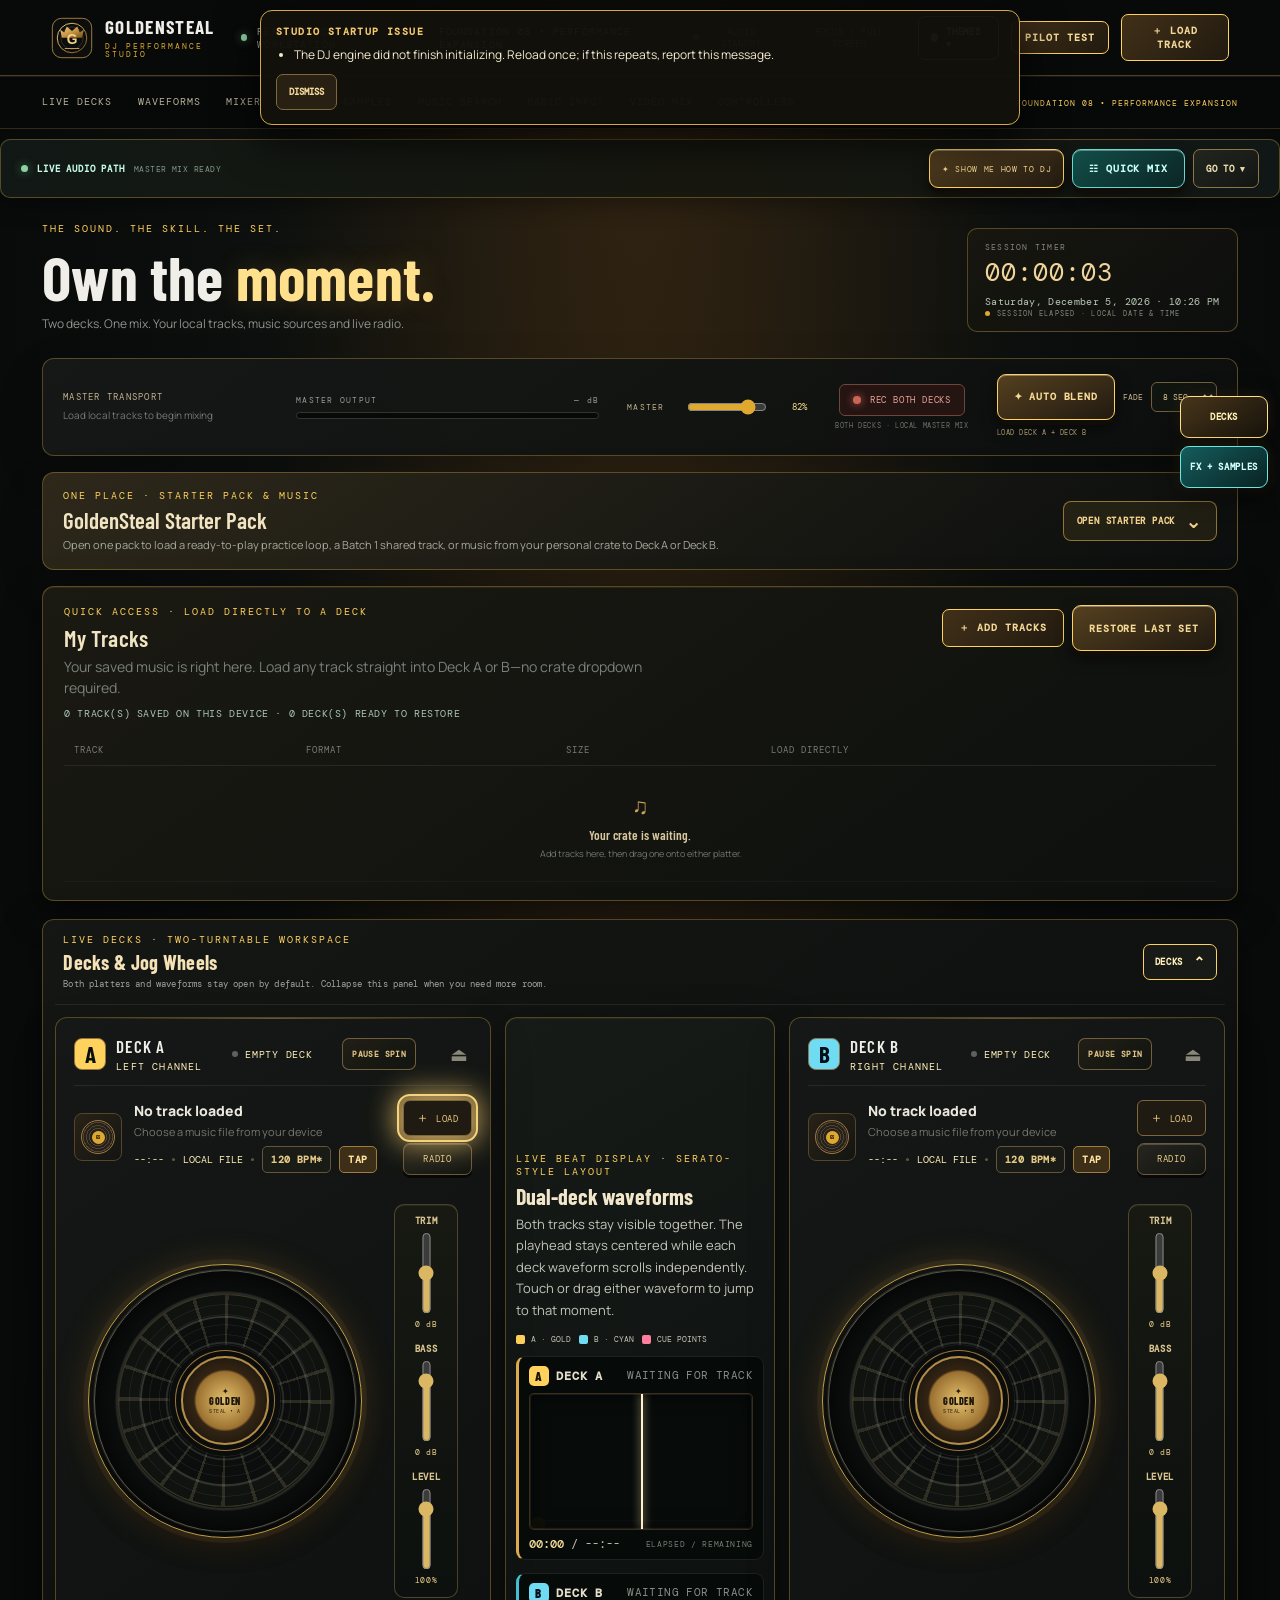
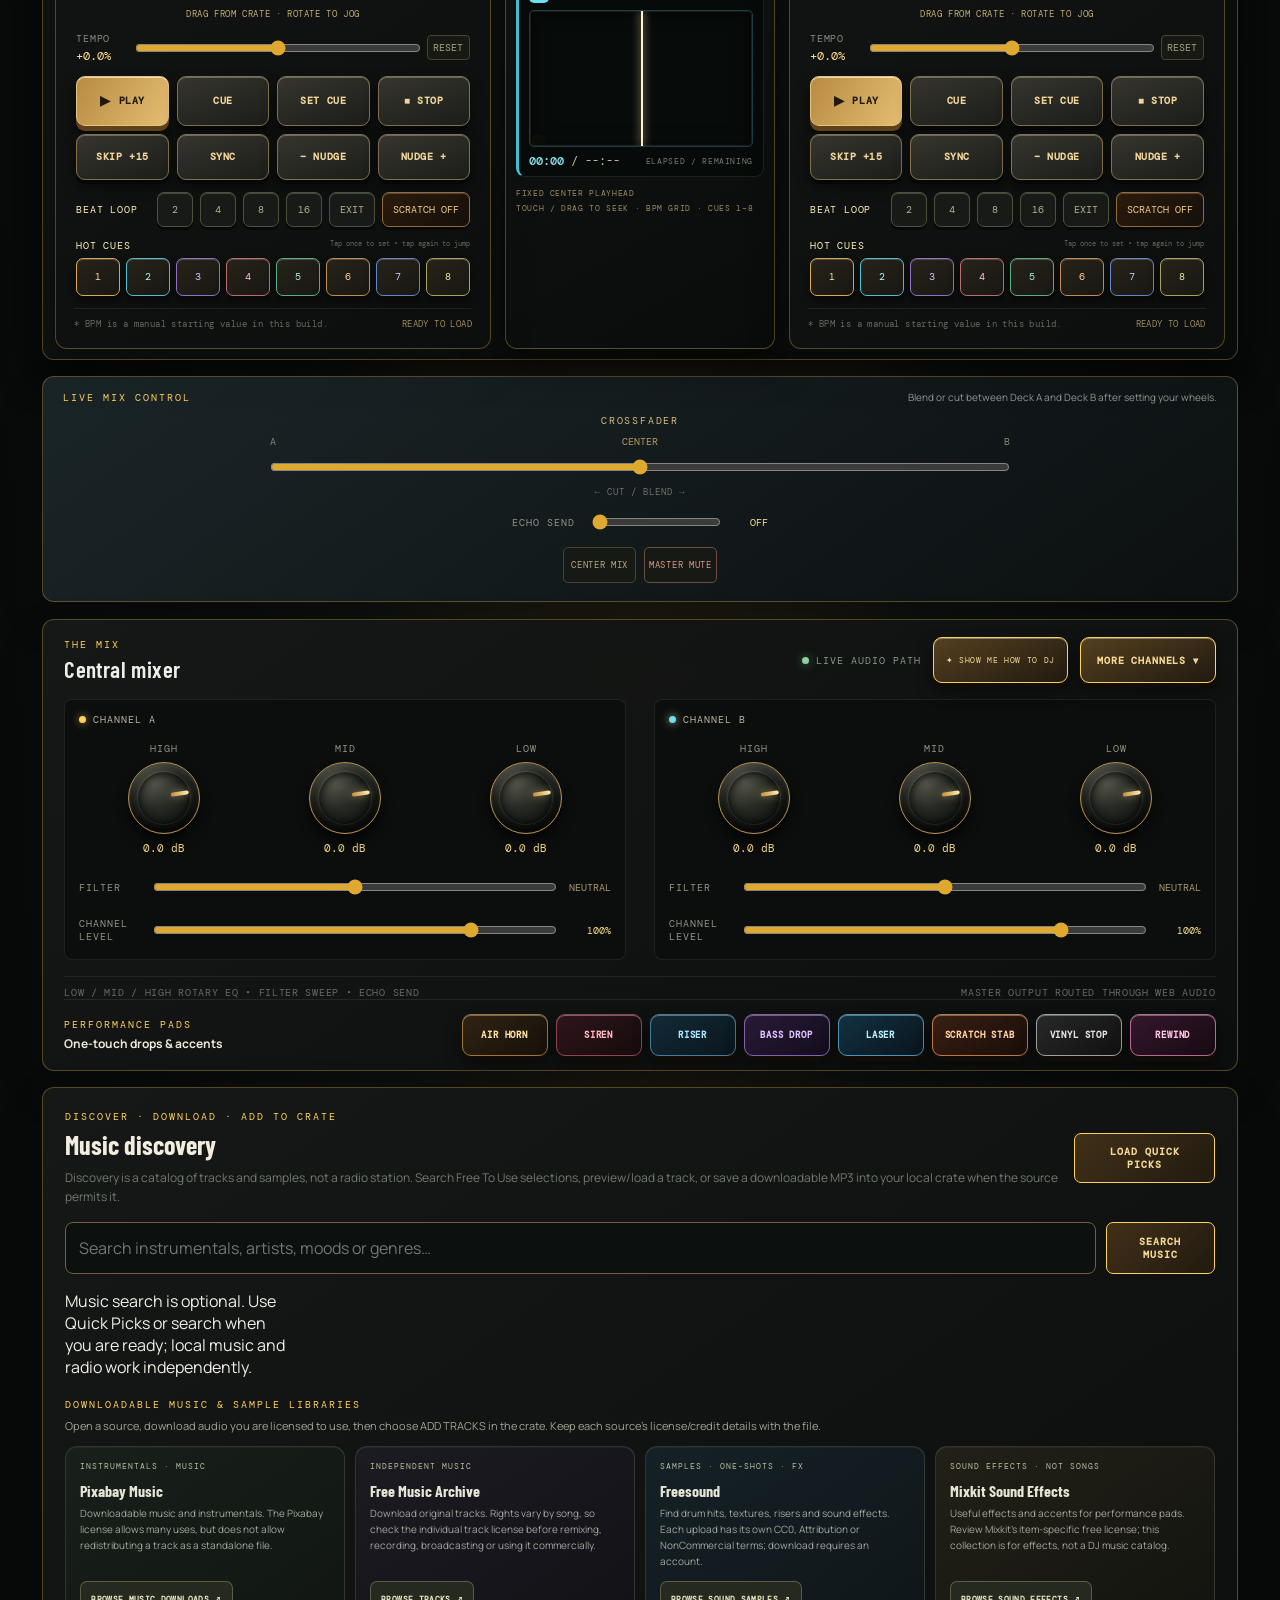
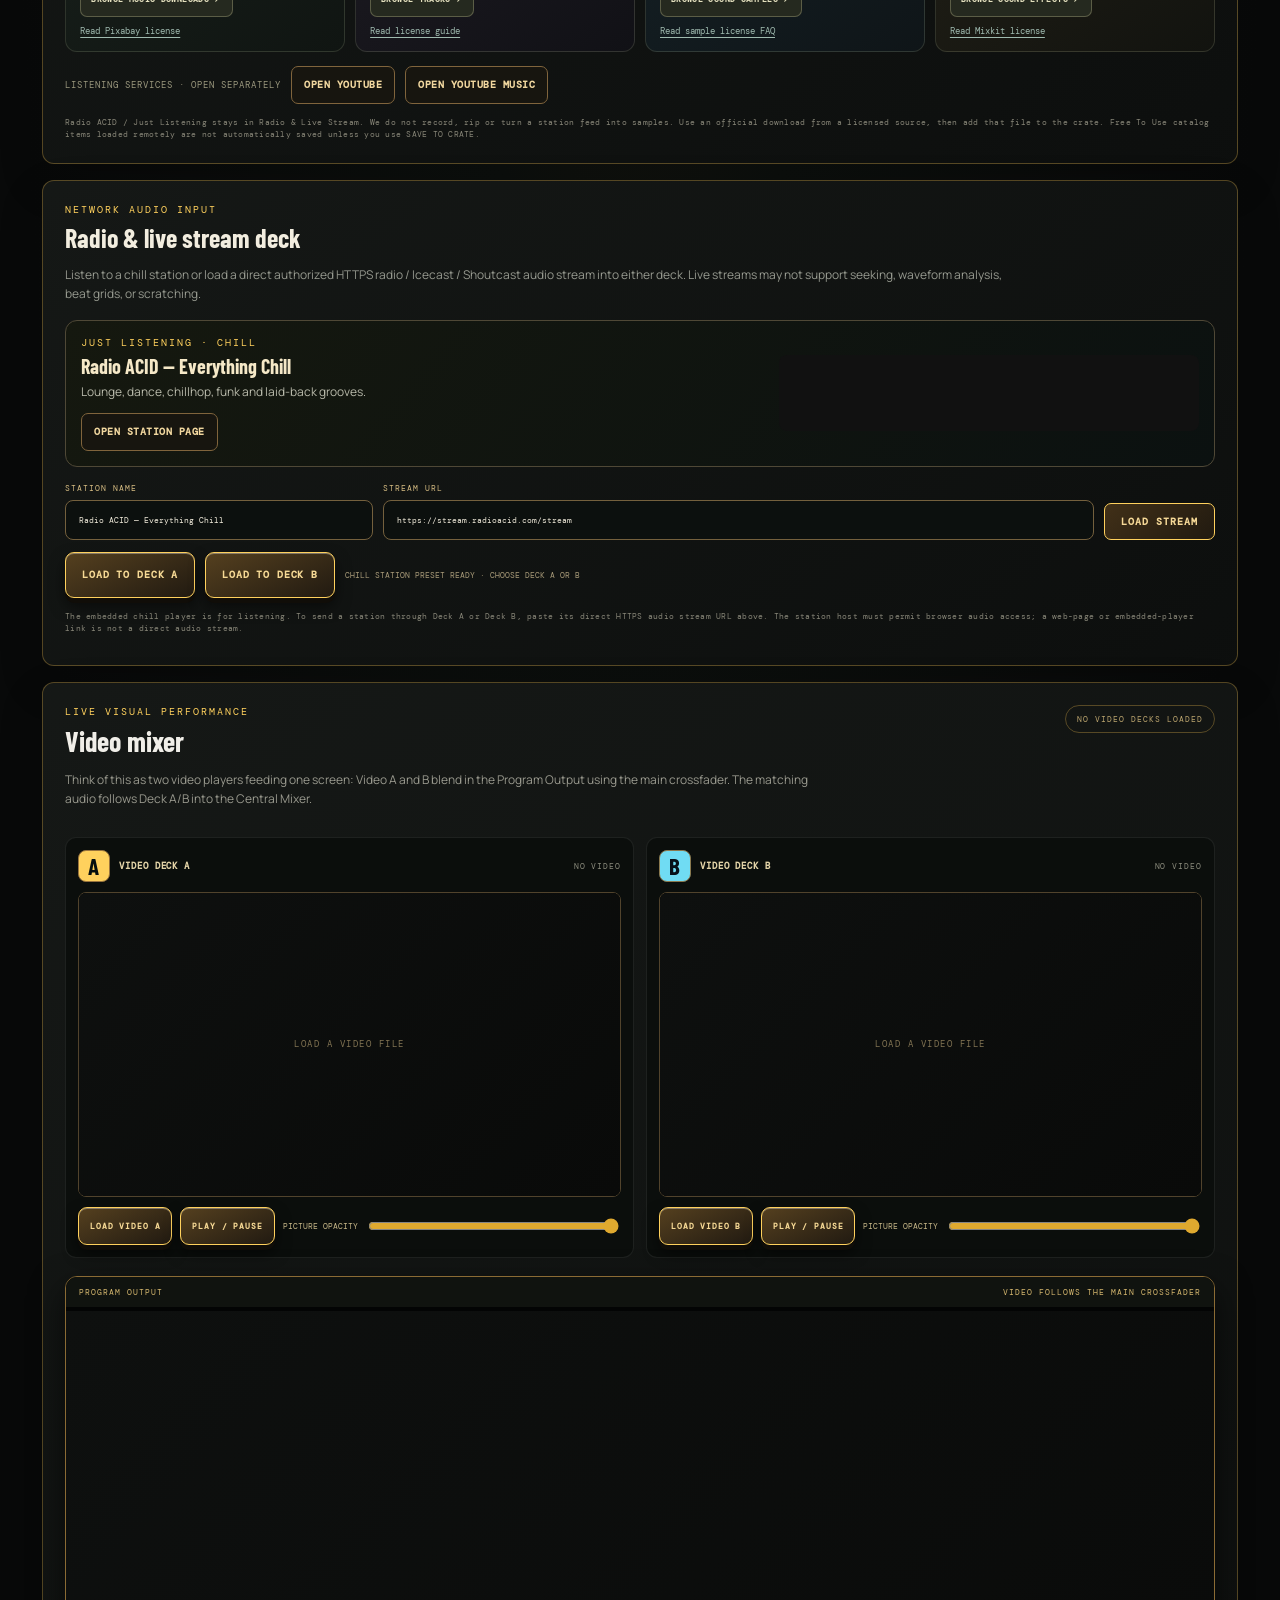
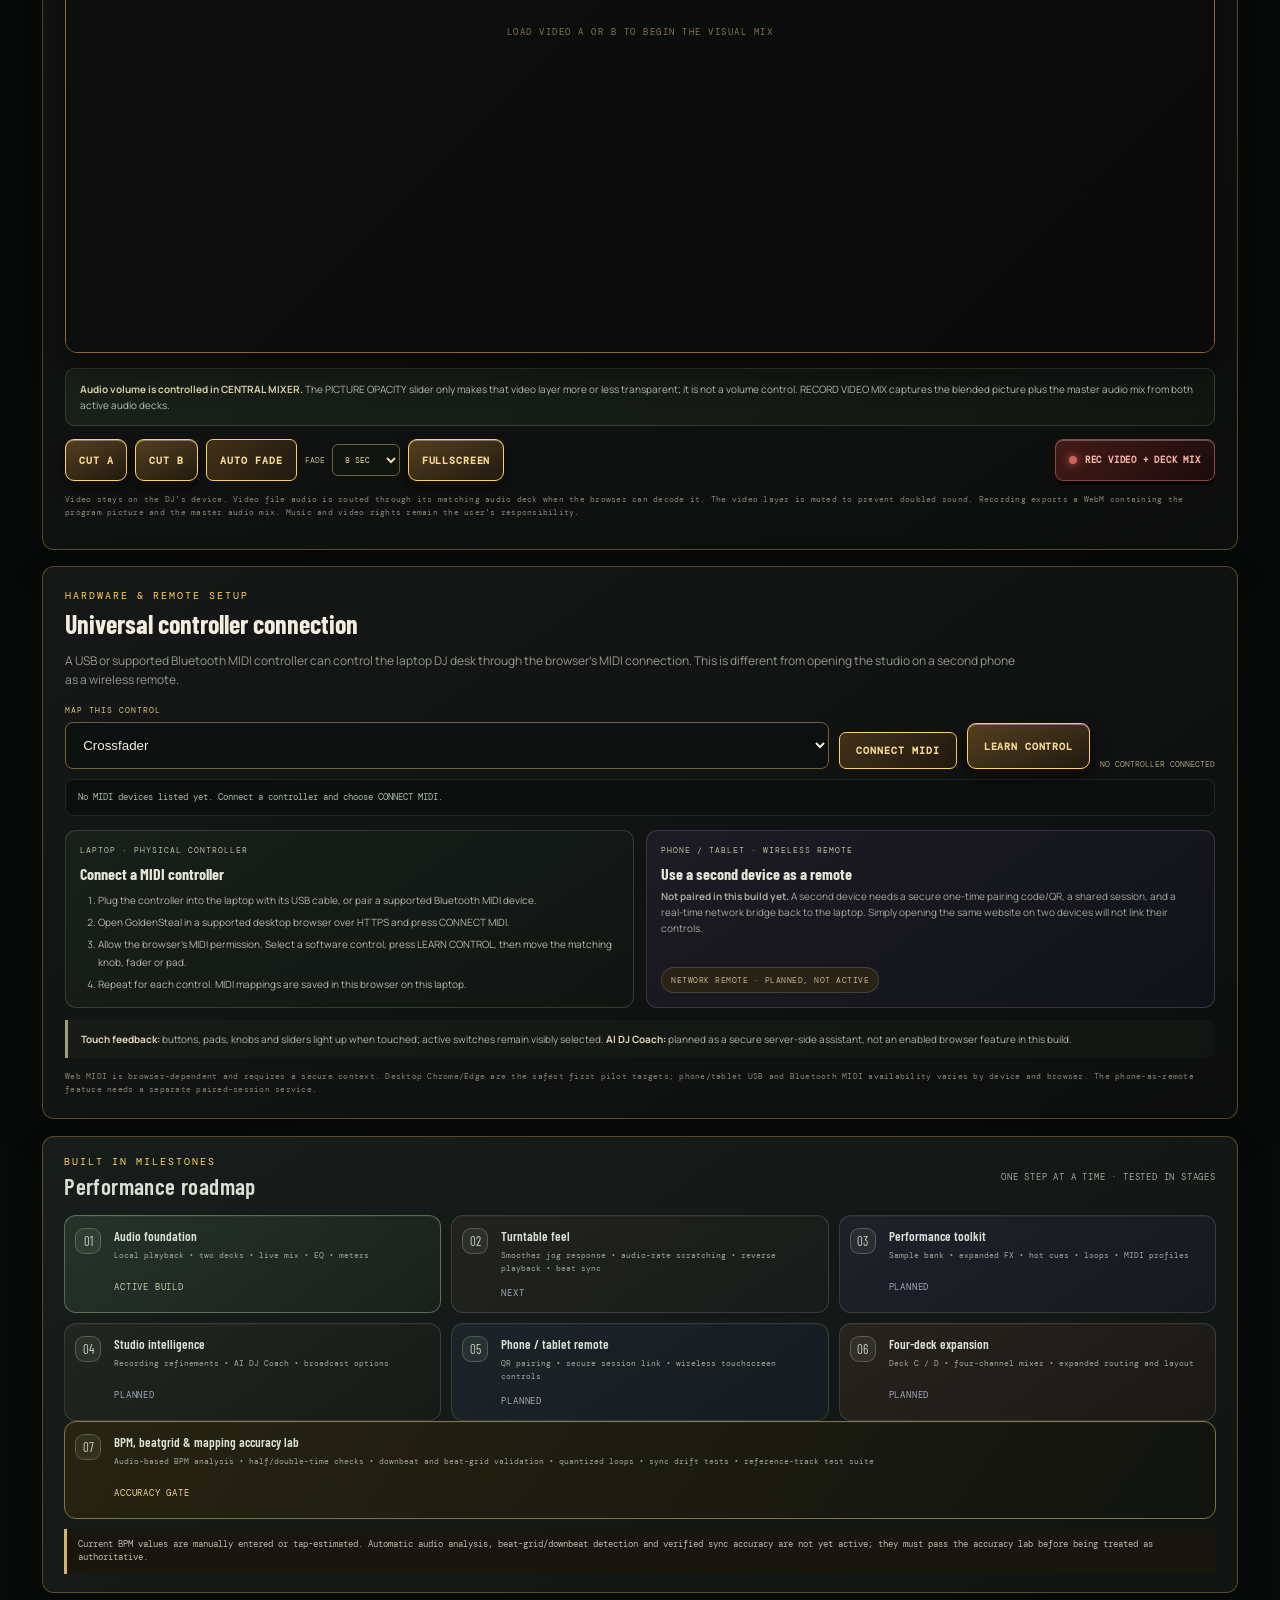
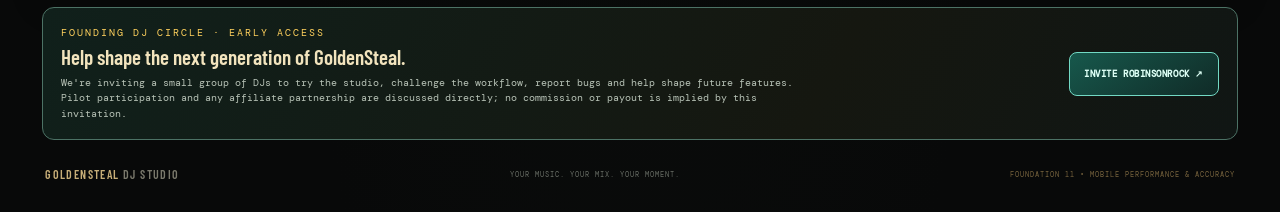
==== reset.html @ 49a8163b "Add safe direct-entry cache recovery page" ====
<!doctype html>
<html lang="en">
<head>
  <meta charset="UTF-8">
  <meta name="viewport" content="width=device-width, initial-scale=1, viewport-fit=cover">
  <meta http-equiv="Cache-Control" content="no-cache, no-store, must-revalidate">
  <meta name="theme-color" content="#090909">
  <title>GoldenSteal · Refresh Studio Cache</title>
  <style>
    *{box-sizing:border-box}
    body{margin:0;min-height:100vh;display:grid;place-items:center;padding:24px;background:#090b0a;color:#f4f0e6;font:15px/1.55 system-ui,sans-serif}
    main{width:min(540px,100%);padding:28px;border:1px solid #b8914b66;border-radius:18px;background:#141713;box-shadow:0 24px 70px #0009}
    h1{margin:0 0 10px;color:#edc675;font-size:22px}
    p{color:#c7c3b8}
    small{color:#a7a294}
    #status{color:#f1d89f;font-weight:700}
  </style>
</head>
<body>
  <main>
    <h1>GoldenSteal DJ Studio</h1>
    <p id="status">Refreshing the old studio shell…</p>
    <p>Your saved local music, recordings and crate are being preserved. This refresh clears only this studio’s old offline app cache.</p>
    <small>When complete, the full DJ workstation opens automatically.</small>
    <noscript>Please enable JavaScript, then reopen the main DJ Studio page.</noscript>
  </main>
  <script>
    (async () => {
      const status = document.getElementById('status');
      const ownPath = new URL('./', location.href).pathname;
      try {
        if ('serviceWorker' in navigator) {
          const registrations = await navigator.serviceWorker.getRegistrations();
          const owned = registrations.filter(registration => {
            try {
              const scope = new URL(registration.scope);
              return scope.origin === location.origin &&
                (scope.pathname === ownPath || scope.pathname.startsWith(ownPath));
            } catch (_) { return false; }
          });
          await Promise.all(owned.map(registration => registration.unregister()));
        }
        if ('caches' in window) {
          const prefix = 'goldensteal-dj-studio-';
          const keys = await caches.keys();
          await Promise.all(keys.filter(key => key.startsWith(prefix)).map(key => caches.delete(key)));
        }
        status.textContent = 'Old studio cache cleared. Opening your DJ workstation…';
      } catch (error) {
        console.warn('Studio cache recovery:', error);
        status.textContent = 'Cache refresh attempted. Opening your DJ workstation…';
      }

      const destination = new URL('./', location.href);
      destination.searchParams.set('studio-refresh', '20261121');
      window.setTimeout(() => location.replace(destination.href), 250);
    })();
  </script>
</body>
</html>
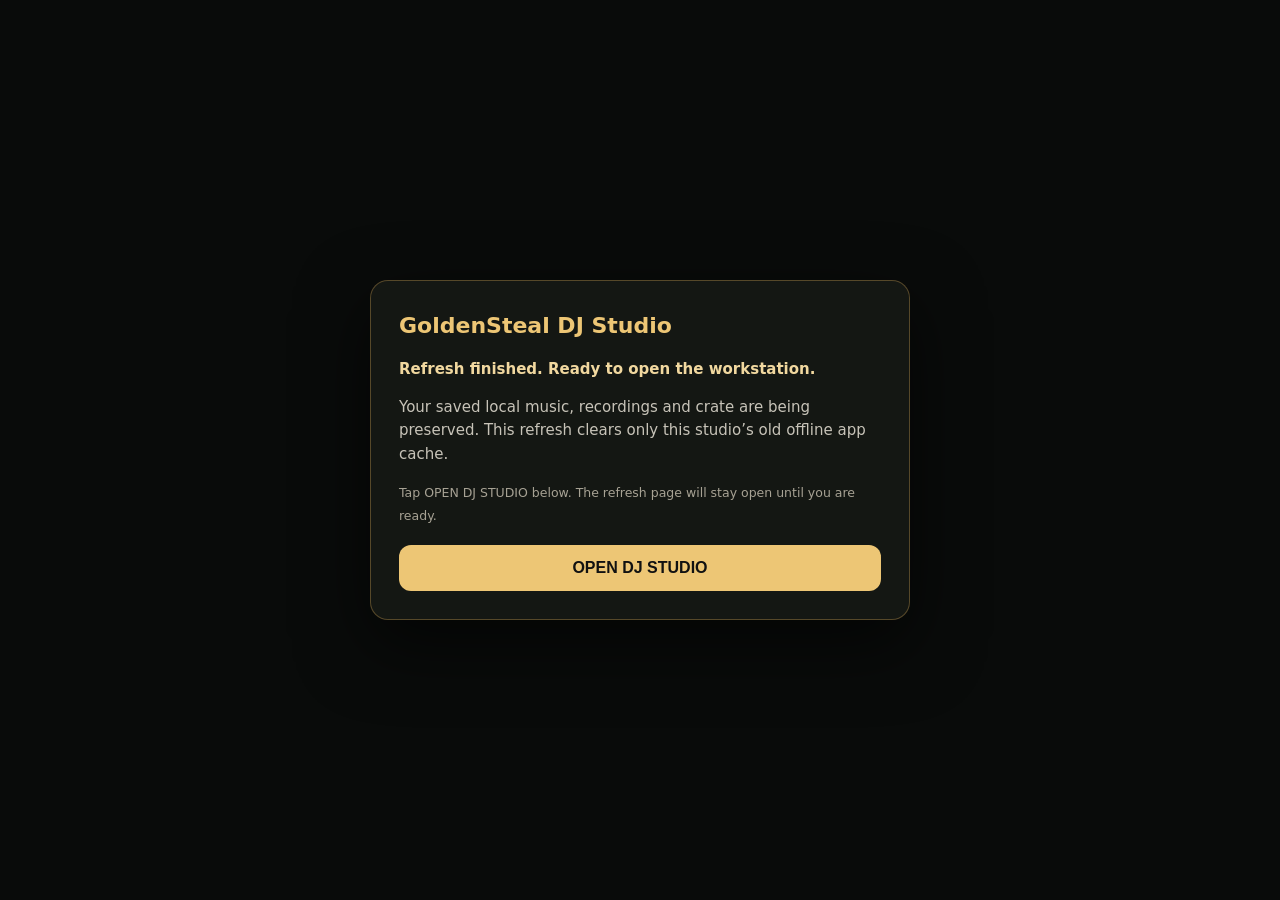
==== commit 7a57e120: "Keep cache recovery visible and require explicit studio launch" ====
--- a/reset.html
+++ b/reset.html
@@ -21,7 +21,8 @@
     <h1>GoldenSteal DJ Studio</h1>
     <p id="status">Refreshing the old studio shell…</p>
     <p>Your saved local music, recordings and crate are being preserved. This refresh clears only this studio’s old offline app cache.</p>
-    <small>When complete, the full DJ workstation opens automatically.</small>
+    <small id="details">Please keep this page open while the refresh completes.</small>
+    <button id="openStudio" type="button" style="display:none;margin-top:18px;width:100%;padding:14px;border:0;border-radius:12px;background:#edc675;color:#111;font-weight:800;font-size:16px">OPEN DJ STUDIO</button>
     <noscript>Please enable JavaScript, then reopen the main DJ Studio page.</noscript>
   </main>
   <script>
@@ -53,7 +54,12 @@
 
       const destination = new URL('./', location.href);
       destination.searchParams.set('studio-refresh', '20261121');
-      window.setTimeout(() => location.replace(destination.href), 250);
+      destination.searchParams.set('reload', String(Date.now()));
+      status.textContent = 'Refresh finished. Ready to open the workstation.';
+      document.getElementById('details').textContent = 'Tap OPEN DJ STUDIO below. The refresh page will stay open until you are ready.';
+      const button = document.getElementById('openStudio');
+      button.style.display = 'block';
+      button.addEventListener('click', () => location.replace(destination.href), { once: true });
     })();
   </script>
 </body>
